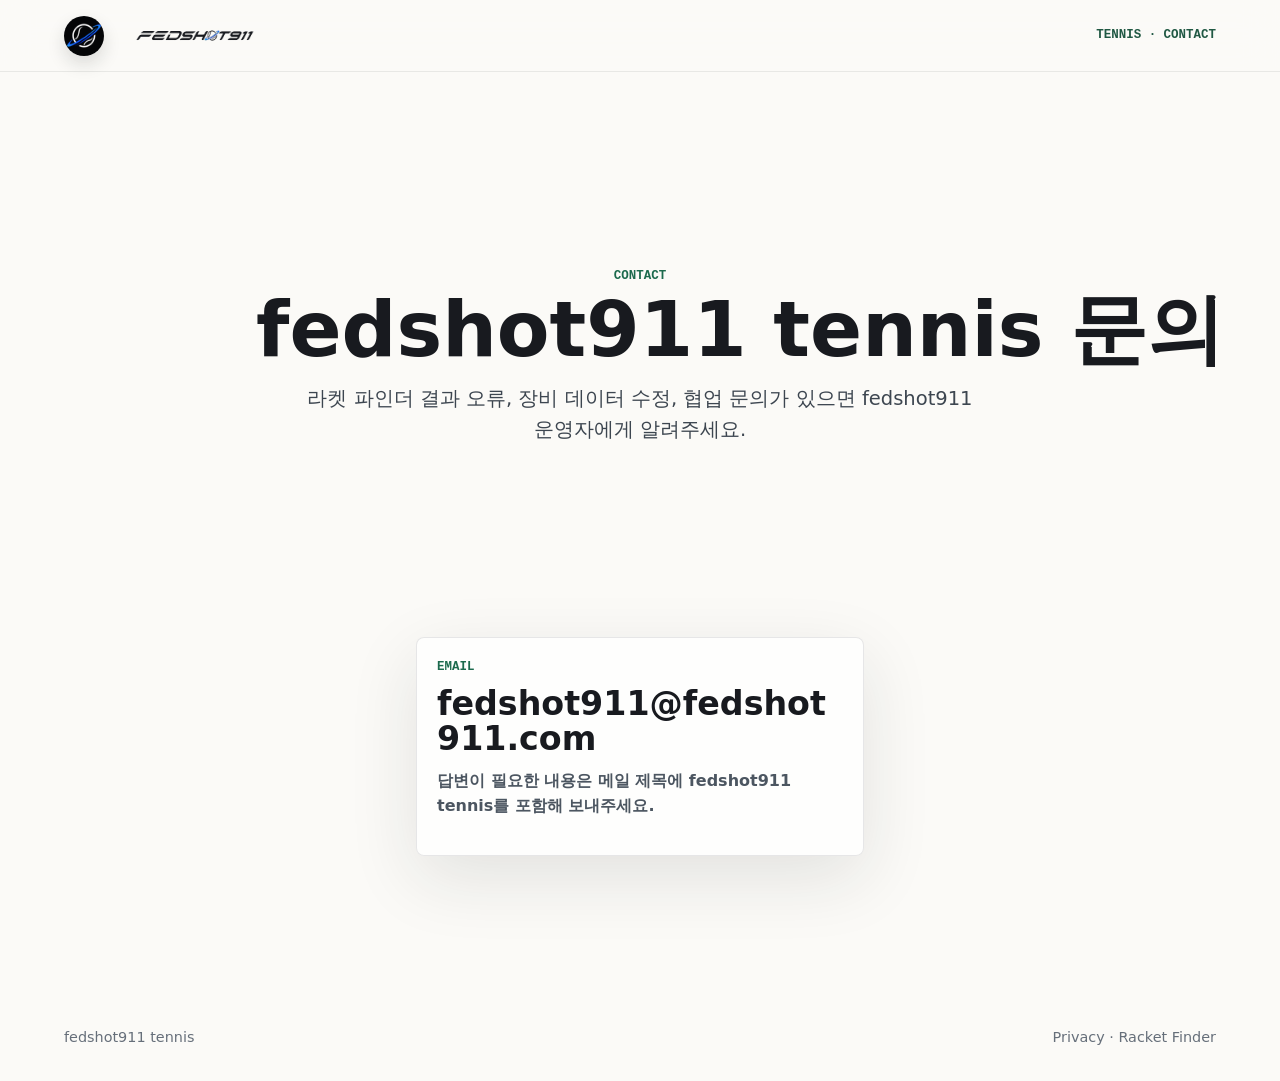
==== contact/index.html @ 3c841356 "Initial tennis site" ====
<!doctype html>
<html lang="ko">
<head>
  <meta charset="utf-8">
  <meta name="viewport" content="width=device-width, initial-scale=1">
  <title>Contact | fedshot911 tennis</title>
  <meta name="description" content="fedshot911 tennis 문의 안내입니다.">
  <link rel="icon" type="image/png" sizes="32x32" href="/favicon-32.png">
  <link rel="icon" type="image/png" sizes="16x16" href="/favicon-16.png">
  <link rel="stylesheet" href="/styles.v1.1.1.css">
  <link rel="stylesheet" href="/racket-finder/racket-finder.v1.1.6.css?260618">
</head>
<body>
  <header class="service-header">
    <a class="brand" href="/index.html" aria-label="fedshot911 tennis home">
      <img class="brand-mark" src="/assets/app-icons/v2.0.0/fedshot911-brand-mark-48-v2.0.0.png" alt="" aria-hidden="true">
      <img class="brand-wordmark" src="/assets/app-icons/v2.0.0/fedshot911-wordmark-v2.0.0.png" alt="fedshot911">
    </a>
    <span class="service-label">Tennis · Contact</span>
  </header>
  <main class="finder-shell">
    <section class="finder-hero" aria-labelledby="page-title">
      <div class="finder-copy">
        <p class="finder-kicker">Contact</p>
        <h1 id="page-title">fedshot911 tennis 문의</h1>
        <p class="finder-lead">
          라켓 파인더 결과 오류, 장비 데이터 수정, 협업 문의가 있으면 fedshot911 운영자에게 알려주세요.
        </p>
      </div>
      <div class="finder-intro-card">
        <p class="intro-label">Email</p>
        <h2>fedshot911@fedshot911.com</h2>
        <p>
          답변이 필요한 내용은 메일 제목에 fedshot911 tennis를 포함해 보내주세요.
        </p>
      </div>
    </section>
  </main>
  <footer class="site-footer">
    <span>fedshot911 tennis</span>
    <span><a href="/privacy/">Privacy</a> · <a href="/racket-finder/">Racket Finder</a></span>
  </footer>
</body>
</html>
---- styles.v1.1.1.css ----
:root {
  color-scheme: light;
  --bg: #f7f5ef;
  --ink: #181a1f;
  --muted: #666f7a;
  --line: #d9d3c5;
  --surface: #ffffff;
  --surface-2: #ede8dc;
  --green: #205843;
  --red: #a23b2a;
  --blue: #263f73;
  --gold: #a98037;
  --shadow: 0 20px 50px rgba(31, 28, 22, 0.12);
}

* {
  box-sizing: border-box;
}

html {
  scroll-behavior: smooth;
}

body {
  margin: 0;
  background:
    radial-gradient(circle at top left, rgba(32, 88, 67, 0.12), transparent 32rem),
    linear-gradient(180deg, #fbfaf7 0%, var(--bg) 44%, #f1eee7 100%);
  color: var(--ink);
  font-family: ui-sans-serif, system-ui, -apple-system, BlinkMacSystemFont, "Segoe UI", sans-serif;
  line-height: 1.6;
}

a {
  color: inherit;
}

.site-header {
  position: sticky;
  top: 0;
  z-index: 10;
  display: flex;
  align-items: center;
  justify-content: space-between;
  gap: 1rem;
  min-height: 72px;
  padding: 0 5vw;
  border-bottom: 1px solid rgba(24, 26, 31, 0.08);
  background: rgba(251, 250, 247, 0.86);
  backdrop-filter: blur(18px);
}

.service-header {
  position: sticky;
  top: 0;
  z-index: 10;
  display: flex;
  align-items: center;
  justify-content: space-between;
  gap: 1rem;
  min-height: 72px;
  padding: 0 5vw;
  border-bottom: 1px solid rgba(24, 26, 31, 0.08);
  background: rgba(251, 250, 247, 0.88);
  backdrop-filter: blur(18px);
}

.service-label {
  color: var(--green);
  font-family: ui-monospace, SFMono-Regular, Menlo, Consolas, monospace;
  font-size: 0.78rem;
  font-weight: 850;
  letter-spacing: 0;
  text-transform: uppercase;
}

.brand {
  display: inline-flex;
  align-items: center;
  gap: 0.28rem;
  text-decoration: none;
  font-weight: 750;
}

.brand-mark {
  width: 40px;
  height: 40px;
  border-radius: 50%;
  object-fit: cover;
  box-shadow: 0 8px 18px rgba(24, 26, 31, 0.14);
  flex: 0 0 auto;
}

.brand-wordmark {
  display: block;
  width: clamp(136px, 16vw, 184px);
  height: auto;
  flex: 0 0 auto;
  margin-left: -0.35rem;
}

.nav {
  display: flex;
  align-items: center;
  gap: clamp(0.75rem, 2vw, 1.5rem);
  color: var(--muted);
  font-size: 0.94rem;
}

.nav a {
  text-decoration: none;
}

.nav a.active {
  color: var(--ink);
  font-weight: 800;
}

.site-footer a {
  color: inherit;
  text-decoration: none;
}

.site-footer a:hover,
.site-footer a:focus-visible {
  color: var(--ink);
}

.private-link {
  color: var(--ink);
  font-weight: 700;
}

.hero {
  display: grid;
  grid-template-columns: minmax(0, 1fr) minmax(20rem, 34rem);
  align-items: center;
  gap: clamp(2rem, 6vw, 5rem);
  min-height: calc(100vh - 72px);
  padding: clamp(3rem, 8vw, 6rem) 5vw;
}

.domain {
  margin: 0 0 1rem;
  color: var(--green);
  font-family: ui-monospace, SFMono-Regular, Menlo, Consolas, monospace;
  font-size: 0.92rem;
}

h1,
h2,
h3,
p {
  margin-top: 0;
}

h1 {
  max-width: 12ch;
  margin-bottom: 1.4rem;
  font-size: clamp(3.2rem, 8vw, 7.4rem);
  line-height: 0.95;
  letter-spacing: 0;
}

.hero-text {
  max-width: 38rem;
  color: #3f454d;
  font-size: clamp(1.05rem, 2vw, 1.28rem);
}

.hero-actions {
  display: flex;
  flex-wrap: wrap;
  gap: 0.8rem;
  margin-top: 2rem;
}

.button {
  display: inline-flex;
  align-items: center;
  justify-content: center;
  min-height: 48px;
  padding: 0 1.2rem;
  border-radius: 999px;
  text-decoration: none;
  font-weight: 750;
}

.primary {
  background: var(--ink);
  color: #fff;
}

.secondary {
  border: 1px solid var(--line);
  background: rgba(255, 255, 255, 0.5);
}

.mood-panel {
  display: grid;
  grid-template-columns: repeat(2, minmax(0, 1fr));
  gap: 1rem;
  transform: rotate(-2deg);
}

.mood-card {
  display: flex;
  flex-direction: column;
  justify-content: space-between;
  min-height: clamp(9rem, 18vw, 15rem);
  padding: 1.2rem;
  border: 1px solid rgba(24, 26, 31, 0.1);
  border-radius: 8px;
  box-shadow: var(--shadow);
  text-decoration: none;
}

.mood-card span {
  color: rgba(255, 255, 255, 0.78);
  font-size: 0.85rem;
  font-weight: 700;
}

.mood-card strong {
  color: #fff;
  font-size: clamp(1.7rem, 4vw, 3.2rem);
  line-height: 0.95;
}

.tennis {
  background: linear-gradient(135deg, #1f5a43, #78a35d);
}

.speed {
  background: linear-gradient(135deg, #16181d, #9b3028);
}

.quiet {
  background: linear-gradient(135deg, #263f73, #8796b7);
}

.future {
  background: linear-gradient(135deg, #342c4f, #a98037);
}

.section {
  padding: clamp(4rem, 8vw, 7rem) 5vw;
  border-top: 1px solid rgba(24, 26, 31, 0.08);
}

.section-heading {
  max-width: 42rem;
  margin-bottom: 2rem;
}

h2 {
  margin-bottom: 0.4rem;
  font-size: clamp(2rem, 4vw, 4rem);
  line-height: 1;
}

.section-heading p,
.about-section p,
.private-note p {
  color: var(--muted);
}

.entry-list {
  display: grid;
  gap: 1rem;
}

.entry {
  display: grid;
  grid-template-columns: 9rem minmax(0, 1fr);
  gap: 1.25rem;
  padding: 1.4rem 0;
  border-top: 1px solid var(--line);
}

.entry time {
  color: var(--green);
  font-family: ui-monospace, SFMono-Regular, Menlo, Consolas, monospace;
  font-size: 0.9rem;
}

.entry h3 {
  margin-bottom: 0.3rem;
}

.entry p {
  margin-bottom: 0;
  color: var(--muted);
}

.page-shell {
  width: min(74rem, 90vw);
  margin: 0 auto;
  padding: clamp(4rem, 8vw, 7rem) 0;
}

.page-hero {
  max-width: 54rem;
  margin-bottom: clamp(3rem, 6vw, 5rem);
}

.page-hero h1 {
  max-width: 10ch;
}

.page-links {
  padding-top: clamp(3rem, 6vw, 5rem);
}

.route-grid {
  display: grid;
  grid-template-columns: repeat(auto-fit, minmax(13rem, 1fr));
  gap: 1rem;
}

.route-card {
  display: flex;
  flex-direction: column;
  min-height: 16rem;
  padding: 1.25rem;
  border: 1px solid var(--line);
  border-radius: 8px;
  background: rgba(255, 255, 255, 0.58);
  text-decoration: none;
}

.route-card span {
  color: var(--green);
  font-family: ui-monospace, SFMono-Regular, Menlo, Consolas, monospace;
  font-size: 0.85rem;
}

.route-card h3 {
  margin: auto 0 0.5rem;
  font-size: 1.55rem;
}

.route-card p {
  margin-bottom: 0;
  color: var(--muted);
}

.private-route {
  background: #181a1f;
  color: #fff;
}

.private-route span,
.private-route p {
  color: rgba(255, 255, 255, 0.72);
}

.split-section {
  display: grid;
  grid-template-columns: minmax(12rem, 0.75fr) minmax(0, 1.25fr);
  gap: clamp(2rem, 5vw, 5rem);
}

.sticky-heading {
  position: sticky;
  top: 104px;
  align-self: start;
}

.likes-grid {
  display: grid;
  grid-template-columns: repeat(2, minmax(0, 1fr));
  gap: 1rem;
}

.likes-grid article,
.private-note {
  min-height: 13rem;
  padding: 1.25rem;
  border: 1px solid var(--line);
  border-radius: 8px;
  background: rgba(255, 255, 255, 0.58);
}

.likes-grid span {
  color: var(--gold);
  font-family: ui-monospace, SFMono-Regular, Menlo, Consolas, monospace;
  font-size: 0.85rem;
}

.likes-grid h3 {
  margin: 1.4rem 0 0.5rem;
  font-size: 1.45rem;
}

.likes-grid h2 {
  margin: 1.4rem 0 0.5rem;
  font-size: 1.7rem;
}

.likes-grid p {
  color: var(--muted);
}

.page-grid {
  margin-bottom: 2rem;
}

.content-stack {
  display: grid;
  gap: 1rem;
}

.content-card {
  padding: 1.4rem;
  border: 1px solid var(--line);
  border-radius: 8px;
  background: rgba(255, 255, 255, 0.58);
}

.content-card h2 {
  margin-bottom: 0.8rem;
  font-size: clamp(1.7rem, 3vw, 2.6rem);
  line-height: 1.08;
}

.content-card h3 {
  margin: 1.2rem 0 0.35rem;
  font-size: 1.1rem;
}

.content-card p,
.content-card li {
  color: var(--muted);
}

.content-card p:last-child,
.content-card ul:last-child {
  margin-bottom: 0;
}

.content-card ul {
  padding-left: 1.2rem;
}

.about-section {
  display: grid;
  grid-template-columns: minmax(0, 1fr) minmax(18rem, 28rem);
  gap: 2rem;
  align-items: start;
}

.about-section > div p {
  max-width: 48rem;
  font-size: 1.2rem;
}

.private-note code {
  font-size: 0.94em;
}

.private-note a {
  font-weight: 750;
}

.about-layout {
  display: grid;
  grid-template-columns: repeat(2, minmax(0, 1fr));
  gap: 1rem;
}

.about-layout article {
  min-height: 16rem;
  padding: 1.4rem;
  border: 1px solid var(--line);
  border-radius: 8px;
  background: rgba(255, 255, 255, 0.58);
}

.about-layout p {
  color: var(--muted);
}

.site-footer {
  display: flex;
  justify-content: space-between;
  gap: 1rem;
  padding: 2rem 5vw;
  color: var(--muted);
  font-size: 0.9rem;
}

.private-page {
  min-height: 100vh;
}

.private-shell {
  width: min(64rem, 90vw);
  margin: 0 auto;
  padding: clamp(4rem, 8vw, 7rem) 0;
}

.private-shell h1 {
  max-width: 14ch;
}

.private-grid {
  display: grid;
  grid-template-columns: repeat(2, minmax(0, 1fr));
  gap: 1rem;
  margin-top: 2rem;
}

.private-card {
  padding: 1.4rem;
  border: 1px solid var(--line);
  border-radius: 8px;
  background: var(--surface);
  text-decoration: none;
}

.private-card span {
  color: var(--green);
  font-family: ui-monospace, SFMono-Regular, Menlo, Consolas, monospace;
  font-size: 0.86rem;
}

.private-card h2 {
  margin-top: 1.4rem;
  font-size: 2rem;
}

.draft-box {
  margin-top: 2rem;
  padding: 1.2rem;
  border: 1px dashed var(--green);
  border-radius: 8px;
  background: rgba(32, 88, 67, 0.08);
}

@media (max-width: 860px) {
  .site-header,
  .service-header,
  .site-footer {
    align-items: flex-start;
    flex-direction: column;
    justify-content: center;
    padding-top: 1rem;
    padding-bottom: 1rem;
  }

  .nav {
    flex-wrap: wrap;
  }

  .hero,
  .split-section,
  .about-section,
  .route-grid,
  .about-layout {
    grid-template-columns: 1fr;
  }

  .hero {
    min-height: auto;
  }

  .mood-panel {
    transform: none;
  }

  .sticky-heading {
    position: static;
  }
}

@media (max-width: 620px) {
  h1 {
    font-size: clamp(3rem, 18vw, 4.8rem);
  }

  .mood-panel,
  .likes-grid,
  .private-grid {
    grid-template-columns: 1fr;
  }

  .entry {
    grid-template-columns: 1fr;
  }
}
---- racket-finder/racket-finder.v1.1.6.css ----
.finder-shell {
  width: min(1180px, 92vw);
  margin: 0 auto;
  padding: clamp(2rem, 5vw, 4rem) 0 clamp(4rem, 7vw, 6rem);
  overflow-wrap: break-word;
  word-break: keep-all;
}

body:has(.finder-shell) {
  min-height: 100vh;
  background: #fbfaf7;
}

body.finder-result-mode:has(.finder-shell) {
  background:
    linear-gradient(180deg, #fbfaf7 0%, #f4f1eb 100%);
}

.finder-hero {
  display: grid;
  grid-template-columns: 1fr;
  grid-template-rows: minmax(0, 1fr) auto;
  min-height: min(720px, calc(100svh - clamp(4rem, 9vw, 7rem)));
  gap: clamp(1.8rem, 5vw, 3.8rem);
  align-items: center;
  margin-bottom: clamp(1.5rem, 4vw, 3rem);
}

.finder-result-mode .finder-hero {
  min-height: auto;
  grid-template-rows: auto;
  gap: 0;
  margin-bottom: clamp(1.25rem, 3vw, 2rem);
}

.finder-copy {
  align-self: center;
  justify-self: center;
  width: min(100%, 48rem);
  text-align: center;
}

.finder-result-mode .finder-copy {
  width: min(100%, 42rem);
}

.finder-kicker,
.result-label,
.racket-brand,
.player-context span,
.question-purpose,
.intro-label,
.quiz-status {
  margin: 0 0 0.45rem;
  color: #1c6a4d;
  font-family: ui-monospace, SFMono-Regular, Menlo, Consolas, monospace;
  font-size: 0.78rem;
  font-weight: 800;
  letter-spacing: 0;
  text-transform: uppercase;
}

.finder-copy h1 {
  max-width: none;
  margin-bottom: 1rem;
  font-size: clamp(2.7rem, 6vw, 5.2rem);
  white-space: nowrap;
}

.finder-result-mode .finder-copy h1 {
  margin-bottom: 0.8rem;
  font-size: clamp(2.2rem, 4.4vw, 4.15rem);
}

.finder-lead {
  max-width: 42rem;
  margin-left: auto;
  margin-right: auto;
  margin-bottom: 0;
  color: #3d4650;
  font-size: clamp(1rem, 1.7vw, 1.22rem);
}

.finder-result-mode .finder-lead {
  max-width: 36rem;
  color: #525a64;
  font-size: clamp(0.98rem, 1.45vw, 1.08rem);
}

.finder-shell:has(#quizSection:not(.is-hidden)) {
  padding-top: clamp(1.45rem, 3vw, 2.5rem);
}

.finder-shell:has(#introCard:not(.is-hidden)) {
  padding-top: clamp(1.45rem, 3vw, 2.5rem);
}

.finder-shell:has(#quizSection:not(.is-hidden)) .finder-hero {
  display: none;
}

.finder-shell:has(#introCard:not(.is-hidden)) .finder-hero {
  min-height: auto;
  grid-template-rows: auto auto;
  gap: clamp(1.25rem, 2.4vw, 2rem);
  margin-bottom: 0;
}

.finder-shell:has(#quizSection:not(.is-hidden)) .finder-copy {
  width: min(100%, 58rem);
}

.finder-shell:has(#introCard:not(.is-hidden)) .finder-copy {
  width: min(100%, 58rem);
}

.finder-shell:has(#quizSection:not(.is-hidden)) .finder-copy h1 {
  margin-bottom: 0.55rem;
  font-size: clamp(2.2rem, 4.45vw, 4.05rem);
}

.finder-shell:has(#introCard:not(.is-hidden)) .finder-copy h1 {
  margin-bottom: 0.55rem;
  font-size: clamp(2.2rem, 4.45vw, 4.05rem);
}

.finder-shell:has(#quizSection:not(.is-hidden)) .finder-lead {
  max-width: none;
  white-space: nowrap;
  font-size: clamp(0.9rem, 1.08vw, 1.03rem);
}

.finder-shell:has(#introCard:not(.is-hidden)) .finder-lead {
  max-width: none;
  white-space: nowrap;
  font-size: clamp(0.9rem, 1.08vw, 1.03rem);
}

.finder-shell:has(#quizSection:not(.is-hidden)) .quiz-layout {
  margin-top: 0;
}

.finder-intro-card,
.quiz-layout,
.result-visual,
.result-panel {
  border: 1px solid rgba(24, 26, 31, 0.1);
  border-radius: 8px;
  background: rgba(255, 255, 255, 0.76);
  box-shadow: 0 22px 70px rgba(29, 33, 38, 0.11);
}

.finder-intro-card {
  width: min(100%, 28rem);
  justify-self: center;
  align-self: end;
  padding: 1.25rem;
}

.finder-intro-card h2 {
  margin-bottom: 0.65rem;
  font-size: clamp(1.55rem, 2.6vw, 2.35rem);
  line-height: 1.08;
}

.finder-intro-card p:not(.intro-label) {
  margin-bottom: 1rem;
  color: #4c5661;
  font-weight: 700;
}

.quiz-layout {
  margin-bottom: clamp(1.5rem, 4vw, 3rem);
  padding: clamp(1rem, 3vw, 1.6rem);
  scroll-margin-top: 92px;
}

.quiz-status {
  display: flex;
  justify-content: space-between;
  gap: 1rem;
  margin-bottom: 0.8rem;
}

.progress-track {
  height: 10px;
  margin-bottom: clamp(1.1rem, 3vw, 1.6rem);
  border-radius: 999px;
  background: #e2e6dd;
  overflow: hidden;
}

.progress-fill {
  width: 0%;
  height: 100%;
  border-radius: inherit;
  background: #181a1f;
  transition: width 180ms ease;
}

.question-panel h2 {
  margin-bottom: 1rem;
  font-size: clamp(1.8rem, 4vw, 3.6rem);
  line-height: 1.08;
}

.answer-grid {
  display: grid;
  grid-template-columns: repeat(2, minmax(0, 1fr));
  gap: 0.7rem;
}

.answer-button {
  min-height: 82px;
  padding: 1rem;
  border: 1px solid rgba(24, 26, 31, 0.13);
  border-radius: 8px;
  background: #fff;
  color: #181a1f;
  font: inherit;
  font-weight: 850;
  line-height: 1.35;
  text-align: left;
  cursor: pointer;
}

.answer-button:hover,
.answer-button:focus-visible {
  border-color: #181a1f;
  outline: none;
}

.answer-button.active {
  border-color: #181a1f;
  background: #181a1f;
  color: #fff;
}

.quiz-actions {
  display: flex;
  justify-content: space-between;
  gap: 0.7rem;
  margin-top: 1rem;
}

.result-layout {
  display: grid;
  grid-template-columns: minmax(20rem, 0.92fr) minmax(0, 1.08fr);
  gap: clamp(1.1rem, 3.4vw, 2.4rem);
  align-items: start;
}

.result-visual,
.result-panel {
  overflow: hidden;
}

.result-visual {
  display: grid;
  place-items: center;
  min-height: 620px;
  background: #f8f7f2;
}

.result-visual img {
  width: 100%;
  height: 100%;
  max-height: 820px;
  object-fit: cover;
  object-position: top center;
}

.result-panel {
  padding: clamp(1.1rem, 3vw, 2rem);
  background: rgba(255, 255, 255, 0.88);
}

.result-panel h2 {
  margin-bottom: 0.65rem;
  font-size: clamp(2rem, 3.1vw, 3.35rem);
  white-space: nowrap;
}

.result-summary {
  margin-bottom: 1.25rem;
  color: #424b55;
  font-size: 1.08rem;
  font-weight: 700;
}

.racket-card {
  display: grid;
  grid-template-columns: minmax(8rem, 13.5rem) minmax(0, 1fr);
  gap: clamp(1rem, 2.4vw, 1.4rem);
  align-items: center;
  margin-bottom: 1rem;
  padding: clamp(0.9rem, 2vw, 1.15rem);
  border: 1px solid #d8ddd5;
  border-radius: 8px;
  background: linear-gradient(135deg, #ffffff 0%, #f8f7f2 100%);
}

.racket-card img {
  width: 100%;
  aspect-ratio: 3 / 4;
  object-fit: contain;
  border-radius: 6px;
  background: #fbfaf7;
}

.racket-card h3 {
  margin-bottom: 0.45rem;
  font-size: clamp(1.45rem, 2.15vw, 2rem);
  line-height: 1.05;
  white-space: nowrap;
}

.racket-card p:last-child {
  margin-bottom: 0;
  color: #525b66;
}

.spec-grid {
  display: grid;
  grid-template-columns: repeat(2, minmax(0, 1fr));
  gap: 0.7rem;
  margin: 0 0 1rem;
}

.spec-grid div,
.player-context {
  padding: 0.9rem;
  border: 1px solid #d8ddd5;
  border-radius: 8px;
  background: rgba(255, 255, 255, 0.82);
}

.spec-grid dt {
  color: #68727d;
  font-size: 0.82rem;
  font-weight: 800;
}

.spec-grid dd {
  margin: 0.25rem 0 0;
  color: #20252b;
  font-weight: 750;
}

.player-context {
  margin-bottom: 1rem;
}

.player-context strong {
  display: block;
  margin-bottom: 0.35rem;
  font-size: 1.1rem;
}

.player-context p {
  margin-bottom: 0;
  color: #626b76;
  font-size: 0.94rem;
}

.result-actions {
  display: flex;
  flex-wrap: wrap;
  gap: 0.7rem;
}

.finder-guide-grid {
  display: grid;
  grid-template-columns: repeat(3, minmax(0, 1fr));
  gap: 0.8rem;
  margin-top: clamp(1.5rem, 4vw, 3rem);
}

.finder-guide-grid article {
  min-height: 15rem;
  padding: 1.15rem;
  border: 1px solid rgba(24, 26, 31, 0.1);
  border-radius: 8px;
  background: rgba(255, 255, 255, 0.72);
}

.guide-label {
  margin: 0 0 0.5rem;
  color: #1c6a4d;
  font-family: ui-monospace, SFMono-Regular, Menlo, Consolas, monospace;
  font-size: 0.78rem;
  font-weight: 850;
  text-transform: uppercase;
}

.finder-guide-grid h2 {
  margin-bottom: 0.75rem;
  font-size: clamp(1.45rem, 2.4vw, 2.15rem);
  line-height: 1.08;
}

.finder-guide-grid p:last-child {
  margin-bottom: 0;
  color: #4c5661;
}

.finder-button {
  min-height: 48px;
  padding: 0 1rem;
  border: 1px solid #181a1f;
  border-radius: 999px;
  font: inherit;
  font-weight: 850;
}

.primary-action {
  background: #181a1f;
  color: #fff;
  cursor: pointer;
}

.primary-action:disabled {
  cursor: not-allowed;
  opacity: 0.45;
}

.secondary-action {
  background: #fff;
  color: #181a1f;
  cursor: pointer;
}

.kakao-action {
  border-color: #fee500;
  background: #fee500;
  color: #181600;
  cursor: pointer;
}

.secondary-action:disabled {
  cursor: not-allowed;
  opacity: 0.42;
}

.kakao-action:disabled {
  cursor: not-allowed;
  opacity: 0.48;
}

.load-error {
  padding: 1rem;
  border: 1px solid #a23b2a;
  border-radius: 8px;
  background: #fff7f4;
  color: #7c2f22;
  font-weight: 800;
}

.is-hidden {
  display: none !important;
}

@media (max-width: 920px) {
  .finder-hero,
  .result-layout,
  .finder-guide-grid {
    grid-template-columns: 1fr;
  }

  .finder-hero {
    min-height: auto;
    grid-template-rows: auto auto;
  }

  .finder-result-mode .finder-hero {
    grid-template-rows: auto;
  }

  .result-visual {
    min-height: auto;
  }

  .result-visual img {
    max-height: 620px;
  }
}

@media (max-width: 620px) {
  .finder-copy h1 {
    font-size: clamp(1.85rem, 8.4vw, 3.6rem);
    white-space: nowrap;
  }

  .answer-grid,
  .racket-card,
  .spec-grid {
    grid-template-columns: 1fr;
  }

  .finder-result-mode .finder-copy h1 {
    font-size: clamp(1.95rem, 9vw, 3rem);
  }

  .finder-result-mode .finder-lead {
    max-width: 21rem;
  }

  .finder-shell:has(#quizSection:not(.is-hidden)) .finder-lead {
    max-width: 21rem;
    white-space: normal;
  }

  .finder-shell:has(#introCard:not(.is-hidden)) .finder-lead {
    max-width: 21rem;
    white-space: normal;
  }

  .result-panel h2,
  .racket-card h3 {
    white-space: normal;
  }

  .quiz-status {
    align-items: flex-start;
    flex-direction: column;
    gap: 0.1rem;
  }

  .quiz-actions {
    flex-direction: column;
  }
}
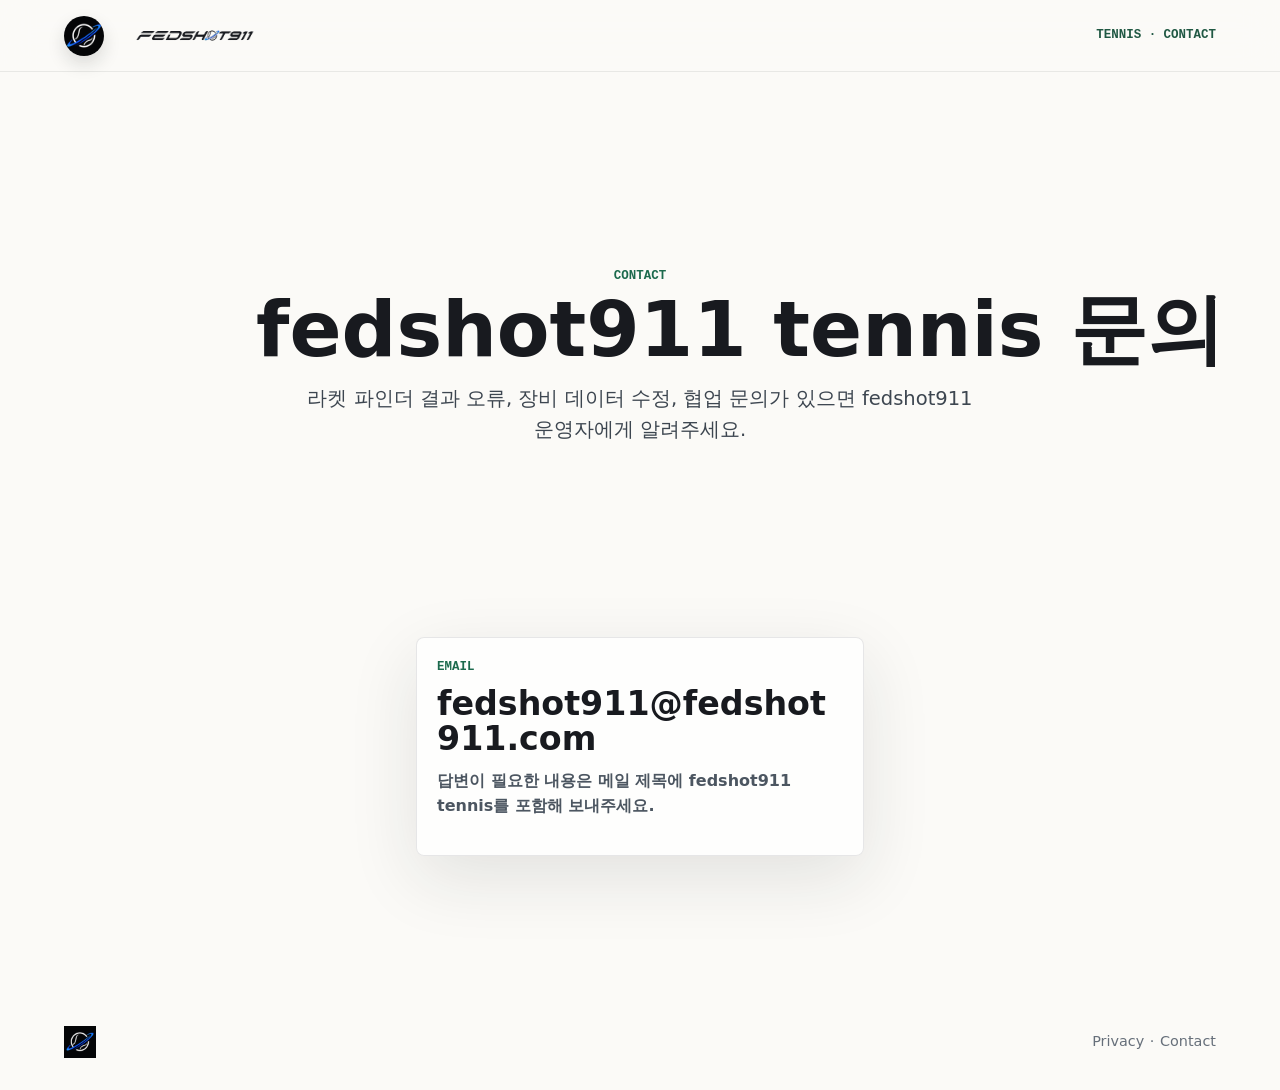
==== commit 55a2d161: "Unify tennis page footers" ====
--- a/contact/index.html
+++ b/contact/index.html
@@ -7,7 +7,7 @@
   <meta name="description" content="fedshot911 tennis 문의 안내입니다.">
   <link rel="icon" type="image/png" sizes="32x32" href="/favicon-32.png">
   <link rel="icon" type="image/png" sizes="16x16" href="/favicon-16.png">
-  <link rel="stylesheet" href="/styles.v1.1.1.css">
+  <link rel="stylesheet" href="/styles.v1.1.1.css?2606220843">
   <link rel="stylesheet" href="/racket-finder/racket-finder.v1.1.6.css?260618">
 </head>
 <body>
@@ -37,8 +37,14 @@
     </section>
   </main>
   <footer class="site-footer">
-    <span>fedshot911 tennis</span>
-    <span><a href="/privacy/">Privacy</a> · <a href="/racket-finder/">Racket Finder</a></span>
+    <a class="site-footer-brand" href="/" aria-label="fedshot911 tennis home">
+      <img src="/assets/app-icons/v2.0.0/fedshot911-brand-mark-48-v2.0.0.png" alt="" aria-hidden="true">
+    </a>
+    <nav class="site-footer-links" aria-label="Footer">
+      <a href="/privacy/">Privacy</a>
+      <span aria-hidden="true">·</span>
+      <a href="/contact/">Contact</a>
+    </nav>
   </footer>
 </body>
 </html>
--- a/styles.v1.1.1.css
+++ b/styles.v1.1.1.css
@@ -11,10 +11,17 @@
   --blue: #263f73;
   --gold: #a98037;
   --shadow: 0 20px 50px rgba(31, 28, 22, 0.12);
+  --tennis-ball-cursor: url("/assets/cursors/tennis-ball-cursor-v1.0.0_260621.png") 16 16;
 }
 
 * {
   box-sizing: border-box;
+}
+
+html,
+body,
+body * {
+  cursor: var(--tennis-ball-cursor), auto !important;
 }
 
 html {
@@ -483,11 +490,32 @@
 
 .site-footer {
   display: flex;
+  align-items: center;
   justify-content: space-between;
   gap: 1rem;
   padding: 2rem 5vw;
   color: var(--muted);
   font-size: 0.9rem;
+}
+
+.site-footer-brand {
+  display: inline-flex;
+  flex: 0 0 auto;
+}
+
+.site-footer-brand img {
+  display: block;
+  width: 2rem;
+  height: 2rem;
+  object-fit: contain;
+}
+
+.site-footer-links {
+  display: flex;
+  align-items: center;
+  justify-content: flex-end;
+  gap: 0.35rem;
+  flex-wrap: wrap;
 }
 
 .private-page {
@@ -540,8 +568,7 @@
 
 @media (max-width: 860px) {
   .site-header,
-  .service-header,
-  .site-footer {
+  .service-header {
     align-items: flex-start;
     flex-direction: column;
     justify-content: center;
@@ -589,3 +616,969 @@
     grid-template-columns: 1fr;
   }
 }
+
+.tennis-home-page {
+  --tennis-bg: #fbfff1;
+  --tennis-ink: #101414;
+  --tennis-muted: #53605c;
+  --tennis-green: #0f6f43;
+  --tennis-lime: #cfff3f;
+  --tennis-yellow: #ffdd37;
+  --tennis-blue: #33a7d8;
+  --tennis-purple: #6156d9;
+  --tennis-line: rgba(16, 20, 20, 0.16);
+  background:
+    linear-gradient(90deg, rgba(15, 111, 67, 0.055) 1px, transparent 1px),
+    linear-gradient(180deg, #ffffff 0%, var(--tennis-bg) 50%, #ffffff 100%);
+  background-size: 72px 72px, auto;
+  color: var(--tennis-ink);
+}
+
+.tennis-home-root,
+.tennis-home-page,
+.tennis-home-page * {
+  cursor: var(--tennis-ball-cursor), auto;
+}
+
+.tennis-header {
+  min-height: 76px;
+  background: rgba(255, 255, 255, 0.86);
+}
+
+.mobile-menu-toggle {
+  display: none;
+  align-items: center;
+  justify-content: center;
+  width: 2.9rem;
+  height: 2.9rem;
+  border: 1px solid rgba(16, 20, 20, 0.14);
+  border-radius: 999px;
+  background: #fff;
+  color: var(--tennis-ink);
+  box-shadow: 0 10px 24px rgba(16, 20, 20, 0.08);
+}
+
+.mobile-menu-toggle span {
+  position: absolute;
+  width: 1.15rem;
+  height: 2px;
+  border-radius: 999px;
+  background: currentColor;
+  transition:
+    transform 180ms ease,
+    opacity 180ms ease;
+}
+
+.mobile-menu-toggle span:nth-child(1) {
+  transform: translateY(-0.36rem);
+}
+
+.mobile-menu-toggle span:nth-child(3) {
+  transform: translateY(0.36rem);
+}
+
+.tennis-header.is-menu-open .mobile-menu-toggle span:nth-child(1) {
+  transform: rotate(45deg);
+}
+
+.tennis-header.is-menu-open .mobile-menu-toggle span:nth-child(2) {
+  opacity: 0;
+}
+
+.tennis-header.is-menu-open .mobile-menu-toggle span:nth-child(3) {
+  transform: rotate(-45deg);
+}
+
+.tennis-nav {
+  display: flex;
+  align-items: center;
+  gap: clamp(1rem, 2.2vw, 1.8rem);
+  color: var(--tennis-muted);
+  font-size: 0.92rem;
+  font-weight: 750;
+}
+
+.tennis-nav a {
+  text-decoration: none;
+}
+
+.tennis-nav a:hover,
+.tennis-nav a:focus-visible,
+.gnb-menu:hover summary,
+.gnb-menu:focus-within summary,
+.gnb-menu[open] summary {
+  color: var(--tennis-ink);
+}
+
+.gnb-menu {
+  position: relative;
+}
+
+.gnb-menu summary {
+  display: inline-flex;
+  align-items: center;
+  gap: 0.35rem;
+  min-height: 42px;
+  cursor: var(--tennis-ball-cursor), pointer;
+  list-style: none;
+}
+
+.gnb-menu summary::-webkit-details-marker {
+  display: none;
+}
+
+.gnb-menu summary::after {
+  content: "";
+  width: 0.42rem;
+  height: 0.42rem;
+  border-right: 2px solid currentColor;
+  border-bottom: 2px solid currentColor;
+  transform: rotate(45deg) translateY(-0.12rem);
+  transition: transform 160ms ease;
+}
+
+.gnb-menu[open] summary::after {
+  transform: rotate(225deg) translate(-0.05rem, -0.05rem);
+}
+
+.gnb-panel {
+  position: absolute;
+  top: calc(100% + 0.55rem);
+  left: 50%;
+  z-index: 20;
+  display: grid;
+  min-width: 12rem;
+  padding: 0.45rem;
+  border: 1px solid rgba(16, 20, 20, 0.12);
+  border-radius: 8px;
+  background: rgba(255, 255, 255, 0.96);
+  box-shadow: 0 18px 44px rgba(16, 20, 20, 0.14);
+  transform: translateX(-50%);
+}
+
+.gnb-panel a {
+  display: flex;
+  align-items: center;
+  min-height: 40px;
+  padding: 0 0.85rem;
+  border-radius: 6px;
+  color: var(--tennis-muted);
+  white-space: nowrap;
+}
+
+.gnb-panel a:hover,
+.gnb-panel a:focus-visible {
+  background: rgba(15, 111, 67, 0.08);
+}
+
+.gnb-direct-link {
+  display: inline-flex;
+  align-items: center;
+  min-height: 42px;
+}
+
+@media (hover: hover) and (pointer: fine) and (min-width: 701px) {
+  .gnb-menu::after {
+    content: "";
+    position: absolute;
+    top: 100%;
+    left: -0.75rem;
+    width: calc(100% + 1.5rem);
+    height: 0.8rem;
+  }
+
+  .gnb-menu:not([open]) > .gnb-panel {
+    display: grid;
+    opacity: 0;
+    pointer-events: none;
+    transform: translate(-50%, -0.12rem);
+    visibility: hidden;
+  }
+
+  .gnb-menu:hover > .gnb-panel,
+  .gnb-menu:focus-within > .gnb-panel,
+  .gnb-menu[open] > .gnb-panel {
+    opacity: 1;
+    pointer-events: auto;
+    transform: translateX(-50%);
+    visibility: visible;
+  }
+
+  .gnb-panel {
+    transition:
+      opacity 140ms ease,
+      transform 140ms ease,
+      visibility 140ms ease;
+  }
+}
+
+.tennis-home {
+  overflow: hidden;
+}
+
+.top-service-showcase {
+  min-height: calc(100svh - 76px);
+  padding: clamp(2.4rem, 4.8vw, 4.4rem) 0 clamp(2.8rem, 5.8vw, 5rem);
+  border-bottom: 1px solid var(--tennis-line);
+}
+
+.showcase-heading {
+  width: min(74rem, 90vw);
+  margin: 0 auto clamp(1.5rem, 3vw, 2.6rem);
+  text-align: center;
+}
+
+.showcase-heading h1 {
+  max-width: none;
+  margin-bottom: 0.75rem;
+  color: var(--tennis-ink);
+  font-size: clamp(4.2rem, 7.4vw, 8.8rem);
+  line-height: 0.92;
+}
+
+.showcase-heading p {
+  max-width: 43rem;
+  margin: 0 auto;
+  color: var(--tennis-muted);
+  font-size: clamp(1rem, 1.5vw, 1.22rem);
+  font-weight: 700;
+}
+
+.tennis-ecosystem {
+  width: min(90rem, 90vw);
+  margin: 0 auto;
+  padding: clamp(4rem, 8vw, 7rem) 0 clamp(3rem, 6vw, 5rem);
+}
+
+.ecosystem-intro {
+  display: grid;
+  grid-template-columns: minmax(0, 1.3fr) minmax(18rem, 0.7fr);
+  gap: clamp(2rem, 6vw, 6rem);
+  align-items: end;
+  margin-bottom: clamp(2.5rem, 5vw, 4.5rem);
+}
+
+.ecosystem-intro h2 {
+  max-width: 12ch;
+  margin: 0;
+  color: var(--tennis-ink);
+  font-size: clamp(3.6rem, 7vw, 7.8rem);
+  line-height: 0.9;
+}
+
+.ecosystem-intro-copy {
+  max-width: 31rem;
+}
+
+.ecosystem-intro-copy p {
+  margin: 0;
+  color: var(--tennis-muted);
+  font-size: clamp(1rem, 1.4vw, 1.2rem);
+  font-weight: 700;
+  line-height: 1.55;
+  word-break: keep-all;
+}
+
+.ecosystem-legend {
+  display: flex;
+  flex-wrap: wrap;
+  gap: 0.55rem 1rem;
+  margin-top: 1.5rem;
+  color: var(--tennis-muted);
+  font-size: 0.78rem;
+  font-weight: 900;
+  text-transform: uppercase;
+}
+
+.ecosystem-legend span,
+.ecosystem-status {
+  display: inline-flex;
+  align-items: center;
+  gap: 0.42rem;
+}
+
+.ecosystem-dot {
+  flex: 0 0 auto;
+  width: 0.62rem;
+  height: 0.62rem;
+  border-radius: 50%;
+}
+
+.ecosystem-dot.available {
+  background: var(--tennis-green);
+}
+
+.ecosystem-dot.exploring {
+  background: var(--tennis-purple);
+}
+
+.ecosystem-lanes {
+  border-top: 2px solid var(--tennis-ink);
+}
+
+.ecosystem-lane {
+  display: grid;
+  grid-template-columns: minmax(14rem, 0.3fr) minmax(0, 0.7fr);
+  min-height: 14rem;
+  border-bottom: 1px solid var(--tennis-line);
+}
+
+.ecosystem-lane-label {
+  display: flex;
+  flex-direction: column;
+  justify-content: space-between;
+  padding: clamp(1.1rem, 2.2vw, 1.5rem);
+  border-right: 1px solid var(--tennis-line);
+}
+
+.ecosystem-lane-label > span {
+  font-family: ui-monospace, SFMono-Regular, Menlo, Consolas, monospace;
+  font-size: 0.78rem;
+  font-weight: 950;
+  text-transform: uppercase;
+}
+
+.ecosystem-lane-label h3 {
+  margin: auto 0 0;
+  font-size: clamp(2.2rem, 4vw, 4.8rem);
+  line-height: 0.9;
+}
+
+.ecosystem-lane.find .ecosystem-lane-label {
+  background: var(--tennis-lime);
+}
+
+.ecosystem-lane.learn .ecosystem-lane-label {
+  background: var(--tennis-purple);
+  color: #fff;
+}
+
+.ecosystem-lane.connect .ecosystem-lane-label {
+  background: var(--tennis-blue);
+}
+
+.ecosystem-service-list {
+  display: grid;
+  background: rgba(255, 255, 255, 0.74);
+}
+
+.ecosystem-service-list.two-columns {
+  grid-template-columns: repeat(2, minmax(0, 1fr));
+}
+
+.ecosystem-service-list.three-columns {
+  grid-template-columns: repeat(3, minmax(0, 1fr));
+}
+
+.ecosystem-service-list.four-columns {
+  grid-template-columns: repeat(4, minmax(0, 1fr));
+}
+
+.ecosystem-service {
+  display: flex;
+  min-width: 0;
+  flex-direction: column;
+  justify-content: space-between;
+  gap: 1rem;
+  padding: clamp(1rem, 2.2vw, 1.5rem);
+  border-right: 1px solid var(--tennis-line);
+}
+
+.ecosystem-service:last-child {
+  border-right: 0;
+}
+
+.ecosystem-status {
+  color: var(--tennis-muted);
+  font-family: ui-monospace, SFMono-Regular, Menlo, Consolas, monospace;
+  font-size: 0.72rem;
+  font-weight: 950;
+  text-transform: uppercase;
+}
+
+.ecosystem-service h4 {
+  margin: auto 0 0;
+  color: var(--tennis-ink);
+  font-size: clamp(1.55rem, 2.8vw, 3.2rem);
+  line-height: 0.95;
+}
+
+.ecosystem-service p {
+  min-height: 3em;
+  margin: 0;
+  color: var(--tennis-muted);
+  font-size: 0.9rem;
+  font-weight: 650;
+  line-height: 1.45;
+  word-break: keep-all;
+}
+
+.ecosystem-service small {
+  color: var(--tennis-muted);
+  font-size: 0.78rem;
+  font-weight: 850;
+}
+
+.ecosystem-service a {
+  display: inline-flex;
+  align-items: center;
+  align-self: flex-start;
+  justify-content: center;
+  min-height: 42px;
+  padding: 0 0.9rem;
+  border-radius: 999px;
+  background: var(--tennis-ink);
+  color: #fff;
+  font-size: 0.82rem;
+  font-weight: 900;
+  text-decoration: none;
+}
+
+.ecosystem-service a:hover,
+.ecosystem-service a:focus-visible {
+  background: var(--tennis-green);
+}
+
+.service-carousel {
+  width: 100vw;
+  margin-left: calc((min(90rem, 90vw) - 100vw) / 2);
+  padding: clamp(0.3rem, 1vw, 0.8rem) 0 clamp(0.4rem, 1.4vw, 1rem);
+  overflow: hidden;
+  perspective: 1400px;
+  -webkit-mask-image: linear-gradient(90deg, transparent 0%, #000 9%, #000 91%, transparent 100%);
+  mask-image: linear-gradient(90deg, transparent 0%, #000 9%, #000 91%, transparent 100%);
+}
+
+.hero-carousel {
+  margin-left: 0;
+}
+
+.service-carousel-track {
+  display: flex;
+  align-items: center;
+  gap: clamp(1rem, 2vw, 1.4rem);
+  width: 100%;
+  box-sizing: border-box;
+  min-height: clamp(31rem, 42vw, 43rem);
+  padding: clamp(2rem, 4vw, 4rem) max(7vw, calc((100vw - 82rem) / 2));
+  overflow-x: auto;
+  overflow-y: visible;
+  scroll-padding-inline: max(7vw, calc((100vw - 82rem) / 2));
+  scroll-snap-type: x mandatory;
+  scrollbar-width: none;
+  transform-style: preserve-3d;
+}
+
+.service-carousel-track::-webkit-scrollbar {
+  display: none;
+}
+
+.service-carousel-track.is-dragging {
+  scroll-snap-type: none;
+  user-select: none;
+}
+
+.service-slide {
+  position: relative;
+  display: flex;
+  flex: 0 0 clamp(18rem, 32vw, 35rem);
+  flex-direction: column;
+  justify-content: space-between;
+  min-height: clamp(22rem, 34vw, 31rem);
+  padding: clamp(1.1rem, 2.4vw, 1.7rem);
+  border: 1px solid rgba(16, 20, 20, 0.16);
+  border-radius: 8px;
+  background: #fff;
+  color: var(--tennis-ink);
+  text-decoration: none;
+  scroll-snap-align: center;
+  box-shadow: 0 18px 50px rgba(16, 20, 20, 0.09);
+  transform-origin: center bottom;
+  transition:
+    transform 360ms ease,
+    opacity 360ms ease,
+    box-shadow 360ms ease;
+  -webkit-user-drag: none;
+}
+
+.hero-carousel .service-slide {
+  flex-basis: clamp(23rem, 35vw, 41rem);
+  min-height: clamp(26rem, 35vw, 34rem);
+}
+
+.service-slide::before {
+  content: "";
+  position: absolute;
+  inset: 1rem;
+  border: 2px solid rgba(255, 255, 255, 0.34);
+  border-radius: 6px;
+  pointer-events: none;
+}
+
+.service-slide span {
+  position: relative;
+  z-index: 1;
+  color: currentColor;
+  font-family: ui-monospace, SFMono-Regular, Menlo, Consolas, monospace;
+  font-size: 0.8rem;
+  font-weight: 950;
+  text-transform: uppercase;
+  opacity: 0.72;
+}
+
+.service-slide h3 {
+  position: relative;
+  z-index: 1;
+  max-width: 10ch;
+  margin: auto 0 0.8rem;
+  font-size: clamp(2.6rem, 5.4vw, 5.8rem);
+  line-height: 0.88;
+}
+
+.service-slide p {
+  position: relative;
+  z-index: 1;
+  max-width: 24rem;
+  margin: 0;
+  color: currentColor;
+  font-size: clamp(1rem, 1.35vw, 1.16rem);
+  font-weight: 700;
+  line-height: 1.45;
+  opacity: 0.78;
+}
+
+.service-slide strong {
+  position: relative;
+  z-index: 1;
+  display: inline-flex;
+  align-self: flex-start;
+  justify-content: center;
+  margin-top: 1.4rem;
+  padding: 0.72rem 1rem;
+  border-radius: 999px;
+  background: rgba(255, 255, 255, 0.78);
+  color: var(--tennis-ink);
+  font-size: 0.9rem;
+  font-weight: 950;
+}
+
+.service-slide.active {
+  background:
+    radial-gradient(circle at 78% 18%, rgba(255, 221, 55, 0.9), transparent 11rem),
+    linear-gradient(135deg, var(--tennis-lime), #8edf7f 52%, #49b6dc);
+  border-color: var(--tennis-ink);
+  transform: translateY(-0.8rem) rotate(-3deg);
+}
+
+.service-slide.shoes {
+  background: #171d1a;
+  color: #fff;
+  transform: translateY(0.7rem) rotate(2.6deg);
+}
+
+.service-slide.player {
+  background: var(--tennis-purple);
+  color: #fff;
+  transform: translateY(-0.2rem) rotate(-1.5deg);
+}
+
+.service-slide.string {
+  background: var(--tennis-blue);
+  color: #fff;
+  transform: translateY(0.55rem) rotate(2deg);
+}
+
+.service-slide.partner {
+  background: #f2d35d;
+  color: #171d1a;
+  transform: translateY(-0.55rem) rotate(-2.4deg);
+}
+
+.service-slide.rival {
+  background: #d2c792;
+  color: #171d1a;
+}
+
+.service-slide.teaser {
+  background: #d2c792;
+  color: #171d1a;
+  opacity: 0.55;
+}
+
+.service-slide.teaser.left {
+  margin-left: -8rem;
+  transform: translateY(1rem) rotate(3.5deg);
+}
+
+.service-slide.teaser.right {
+  margin-right: -8rem;
+  transform: translateY(1rem) rotate(-3.5deg);
+}
+
+.service-slide.is-current {
+  z-index: 4;
+  box-shadow: none;
+  transform: translateY(-1.45rem) rotate(-2.2deg) scale(1.035);
+}
+
+.service-slide.active.is-current {
+  transform: translateY(-1.45rem) rotate(-2.2deg) scale(1.035);
+}
+
+.service-slide.shoes.is-current,
+.service-slide.player.is-current,
+.service-slide.string.is-current,
+.service-slide.partner.is-current,
+.service-slide.rival.is-current {
+  transform: translateY(-1.45rem) rotate(-1deg) scale(1.035);
+}
+
+.showcase-controls {
+  display: flex;
+  align-items: center;
+  justify-content: center;
+  gap: 0.7rem;
+  width: min(90rem, 90vw);
+  margin: clamp(-0.5rem, -0.4vw, 0rem) auto 0;
+}
+
+.showcase-control-button {
+  display: inline-flex;
+  align-items: center;
+  justify-content: center;
+  width: 2.75rem;
+  height: 2.75rem;
+  border: 1px solid rgba(16, 20, 20, 0.22);
+  border-radius: 999px;
+  background: #fff;
+  color: var(--tennis-ink);
+  font-size: 1.2rem;
+  font-weight: 900;
+  cursor: var(--tennis-ball-cursor), pointer;
+  box-shadow: 0 10px 24px rgba(16, 20, 20, 0.08);
+}
+
+.showcase-control-button svg {
+  width: 1.25rem;
+  height: 1.25rem;
+  fill: none;
+  stroke: currentColor;
+  stroke-linecap: round;
+  stroke-linejoin: round;
+  stroke-width: 2.4;
+}
+
+.showcase-control-button:hover,
+.showcase-control-button:focus-visible {
+  background: var(--tennis-ink);
+  color: #fff;
+}
+
+.showcase-status {
+  min-width: 11rem;
+  padding: 0.65rem 0.95rem;
+  border: 1px solid rgba(16, 20, 20, 0.14);
+  border-radius: 999px;
+  background: rgba(255, 255, 255, 0.82);
+  color: var(--tennis-muted);
+  font-size: 0.86rem;
+  font-weight: 900;
+  text-align: center;
+}
+
+@media (max-width: 980px) {
+  .tennis-header {
+    align-items: flex-start;
+  }
+
+  .tennis-nav {
+    order: 3;
+    width: 100%;
+    flex-wrap: wrap;
+  }
+
+  .gnb-panel {
+    left: 0;
+    transform: none;
+  }
+
+  .service-carousel {
+    width: 100%;
+    margin-left: 0;
+    overflow: visible;
+  }
+
+  .service-carousel-track {
+    margin: 0 -5vw;
+    padding-left: 5vw;
+    padding-right: 5vw;
+  }
+}
+
+@media (max-width: 700px) {
+  .tennis-header {
+    display: grid;
+    grid-template-columns: minmax(0, 1fr) auto;
+    align-items: center;
+    gap: 0.8rem;
+    min-height: 70px;
+    padding: 0.85rem 5vw;
+  }
+
+  .tennis-header .brand {
+    min-width: 0;
+  }
+
+  .tennis-header .brand-mark {
+    width: 44px;
+    height: 44px;
+  }
+
+  .tennis-header .brand-wordmark {
+    width: min(43vw, 148px);
+  }
+
+  .mobile-menu-toggle {
+    position: relative;
+    display: inline-flex;
+    grid-column: 2;
+    grid-row: 1;
+  }
+
+  .tennis-nav {
+    grid-column: 1 / -1;
+    display: grid;
+    width: 100%;
+    gap: 0.55rem;
+    padding: 0.5rem 0 0.35rem;
+  }
+
+  .tennis-nav[hidden] {
+    display: none;
+  }
+
+  .tennis-nav a:hover,
+  .tennis-nav a:focus-visible,
+  .gnb-menu:hover summary,
+  .gnb-menu:focus-within summary,
+  .gnb-menu[open] summary {
+    color: var(--tennis-ink);
+  }
+
+  .top-service-showcase {
+    min-height: auto;
+    padding: 1.8rem 0 2.4rem;
+  }
+
+  .gnb-menu {
+    width: 100%;
+    min-width: 0;
+  }
+
+  .gnb-direct-link {
+    width: 100%;
+    min-width: 0;
+  }
+
+  .gnb-menu summary,
+  .gnb-direct-link {
+    min-height: 46px;
+    padding: 0 0.75rem;
+    border: 1px solid rgba(16, 20, 20, 0.1);
+    border-radius: 8px;
+    background: rgba(255, 255, 255, 0.84);
+    font-size: 1.02rem;
+    font-weight: 900;
+  }
+
+  .gnb-menu summary {
+    justify-content: space-between;
+  }
+
+  .gnb-panel {
+    position: static;
+    width: 100%;
+    min-width: 0;
+    margin-top: 0.45rem;
+    padding: 0.45rem;
+    border-radius: 8px;
+    box-shadow: none;
+    transform: none;
+  }
+
+  .gnb-panel a {
+    min-height: 42px;
+  }
+
+  .gnb-panel a {
+    white-space: normal;
+  }
+
+  .gnb-menu:not([open]) > .gnb-panel {
+    display: none;
+  }
+
+  .gnb-menu[open] > .gnb-panel,
+  .gnb-menu:hover > .gnb-panel,
+  .gnb-menu:focus-within > .gnb-panel {
+    display: grid;
+    opacity: 1;
+    pointer-events: auto;
+    transform: none;
+    visibility: visible;
+  }
+
+  .showcase-heading {
+    text-align: left;
+  }
+
+  .showcase-heading h1 {
+    max-width: 9.4ch;
+    font-size: clamp(2.8rem, 9vw, 4rem);
+    line-height: 0.95;
+  }
+
+  .showcase-heading p {
+    max-width: 24rem;
+    margin-left: 0;
+    font-size: 0.92rem;
+    line-height: 1.55;
+    word-break: keep-all;
+  }
+
+  .service-carousel-track {
+    align-items: stretch;
+    min-height: 25rem;
+    padding-top: 2rem;
+    padding-bottom: 1rem;
+    scroll-padding-inline: 5vw;
+  }
+
+  .service-slide,
+  .service-slide.active,
+  .service-slide.shoes,
+  .service-slide.player,
+  .service-slide.string,
+  .service-slide.partner,
+  .service-slide.rival,
+  .service-slide.teaser.left,
+  .service-slide.teaser.right {
+    flex-basis: min(78vw, 20rem);
+    min-height: 21.5rem;
+    margin-left: 0;
+    margin-right: 0;
+    padding: 1rem;
+  }
+
+  .service-slide > span {
+    display: none;
+  }
+
+  .service-slide.active {
+    transform: translateY(-0.35rem) rotate(-2deg);
+  }
+
+  .service-slide.shoes {
+    transform: translateY(0.35rem) rotate(1.8deg);
+  }
+
+  .service-slide.player {
+    transform: translateY(-0.2rem) rotate(-1.2deg);
+  }
+
+  .service-slide.string {
+    transform: translateY(0.3rem) rotate(1.5deg);
+  }
+
+  .service-slide.partner {
+    transform: translateY(-0.25rem) rotate(-1.7deg);
+  }
+
+  .service-slide.rival {
+    transform: translateY(0.25rem) rotate(1.2deg);
+  }
+
+  .service-slide.teaser.left,
+  .service-slide.teaser.right {
+    transform: none;
+  }
+
+  .service-slide.is-current,
+  .service-slide.active.is-current,
+  .service-slide.shoes.is-current,
+  .service-slide.player.is-current,
+  .service-slide.string.is-current,
+  .service-slide.partner.is-current,
+  .service-slide.rival.is-current {
+    transform: translateY(-0.5rem) rotate(-1.2deg);
+  }
+
+  .service-slide h3 {
+    font-size: clamp(2.2rem, 9vw, 3.8rem);
+  }
+
+  .service-slide p {
+    font-size: 0.92rem;
+    line-height: 1.42;
+  }
+
+  .service-slide.teaser {
+    display: none;
+  }
+
+  .showcase-controls {
+    justify-content: flex-start;
+  }
+
+  .showcase-status {
+    min-width: 8.8rem;
+    font-size: 0.78rem;
+  }
+
+  .showcase-control-button {
+    width: 2.5rem;
+    height: 2.5rem;
+  }
+
+  .tennis-ecosystem {
+    padding: 3rem 0;
+  }
+
+  .ecosystem-intro {
+    grid-template-columns: 1fr;
+    gap: 1.5rem;
+    align-items: start;
+    margin-bottom: 2.4rem;
+  }
+
+  .ecosystem-intro h2 {
+    font-size: clamp(3rem, 15vw, 4.4rem);
+  }
+
+  .ecosystem-lane {
+    grid-template-columns: 1fr;
+  }
+
+  .ecosystem-lane-label {
+    min-height: 8.5rem;
+    border-right: 0;
+    border-bottom: 1px solid var(--tennis-line);
+  }
+
+  .ecosystem-service-list.two-columns,
+  .ecosystem-service-list.three-columns,
+  .ecosystem-service-list.four-columns {
+    grid-template-columns: 1fr;
+  }
+
+  .ecosystem-service {
+    min-height: 11rem;
+    border-right: 0;
+    border-bottom: 1px solid var(--tennis-line);
+  }
+
+  .ecosystem-service:last-child {
+    border-bottom: 0;
+  }
+
+}
--- a/racket-finder/racket-finder.v1.1.6.css
+++ b/racket-finder/racket-finder.v1.1.6.css
@@ -404,6 +404,149 @@
   color: #4c5661;
 }
 
+.privacy-shell {
+  width: min(1080px, 92vw);
+}
+
+.privacy-hero {
+  padding: clamp(1.4rem, 4vw, 2.4rem) 0 clamp(1.2rem, 3vw, 2rem);
+  border-bottom: 1px solid rgba(24, 26, 31, 0.12);
+}
+
+.privacy-hero h1 {
+  max-width: 15ch;
+  margin-bottom: 0.85rem;
+  font-size: clamp(2.35rem, 5.3vw, 4.8rem);
+  line-height: 0.98;
+}
+
+.privacy-hero > p {
+  max-width: 54rem;
+  margin-bottom: 1.4rem;
+  color: #3d4650;
+  font-size: clamp(1rem, 1.6vw, 1.18rem);
+}
+
+.privacy-summary {
+  display: grid;
+  grid-template-columns: repeat(3, minmax(0, 1fr));
+  gap: 0.75rem;
+  margin: 0;
+}
+
+.privacy-summary div {
+  padding: 1rem;
+  border: 1px solid rgba(24, 26, 31, 0.1);
+  border-radius: 8px;
+  background: rgba(255, 255, 255, 0.72);
+}
+
+.privacy-summary dt,
+.privacy-table th {
+  color: #181a1f;
+  font-weight: 850;
+}
+
+.privacy-summary dd {
+  margin: 0.3rem 0 0;
+  color: #4c5661;
+}
+
+.privacy-section {
+  display: grid;
+  grid-template-columns: minmax(13rem, 0.32fr) minmax(0, 0.68fr);
+  gap: clamp(1rem, 3vw, 2.5rem);
+  padding: clamp(1.4rem, 4vw, 2.4rem) 0;
+  border-bottom: 1px solid rgba(24, 26, 31, 0.1);
+}
+
+.privacy-section h2,
+.privacy-grid h2 {
+  margin-bottom: 0.75rem;
+  font-size: clamp(1.55rem, 2.8vw, 2.35rem);
+  line-height: 1.06;
+}
+
+.privacy-section p,
+.privacy-grid p {
+  margin-bottom: 0;
+  color: #4c5661;
+}
+
+.privacy-table-wrap {
+  overflow-x: auto;
+  border: 1px solid rgba(24, 26, 31, 0.12);
+  border-radius: 8px;
+  background: rgba(255, 255, 255, 0.72);
+}
+
+.privacy-table {
+  width: 100%;
+  min-width: 680px;
+  border-collapse: collapse;
+  text-align: left;
+}
+
+.privacy-table th,
+.privacy-table td {
+  padding: 0.9rem 1rem;
+  border-bottom: 1px solid rgba(24, 26, 31, 0.09);
+  vertical-align: top;
+}
+
+.privacy-table tr:last-child th,
+.privacy-table tr:last-child td {
+  border-bottom: 0;
+}
+
+.privacy-table td {
+  color: #4c5661;
+}
+
+.privacy-grid {
+  display: grid;
+  grid-template-columns: repeat(2, minmax(0, 1fr));
+  gap: 0.8rem;
+  padding: clamp(1.4rem, 4vw, 2.4rem) 0;
+  border-bottom: 1px solid rgba(24, 26, 31, 0.1);
+}
+
+.privacy-grid article {
+  min-height: 13rem;
+  padding: 1.1rem;
+  border: 1px solid rgba(24, 26, 31, 0.1);
+  border-radius: 8px;
+  background: rgba(255, 255, 255, 0.72);
+}
+
+.privacy-contact {
+  align-items: center;
+}
+
+.privacy-mail-link {
+  display: inline-flex;
+  min-height: 48px;
+  align-items: center;
+  justify-content: center;
+  padding: 0 1rem;
+  border: 1px solid #181a1f;
+  border-radius: 999px;
+  background: #181a1f;
+  color: #fff;
+  font-weight: 850;
+  text-decoration: none;
+}
+
+.privacy-updated {
+  padding-top: 1rem;
+  color: #626b76;
+  font-size: 0.92rem;
+}
+
+.privacy-updated p {
+  margin-bottom: 0;
+}
+
 .finder-button {
   min-height: 48px;
   padding: 0 1rem;
@@ -463,7 +606,10 @@
 @media (max-width: 920px) {
   .finder-hero,
   .result-layout,
-  .finder-guide-grid {
+  .finder-guide-grid,
+  .privacy-summary,
+  .privacy-section,
+  .privacy-grid {
     grid-template-columns: 1fr;
   }
 
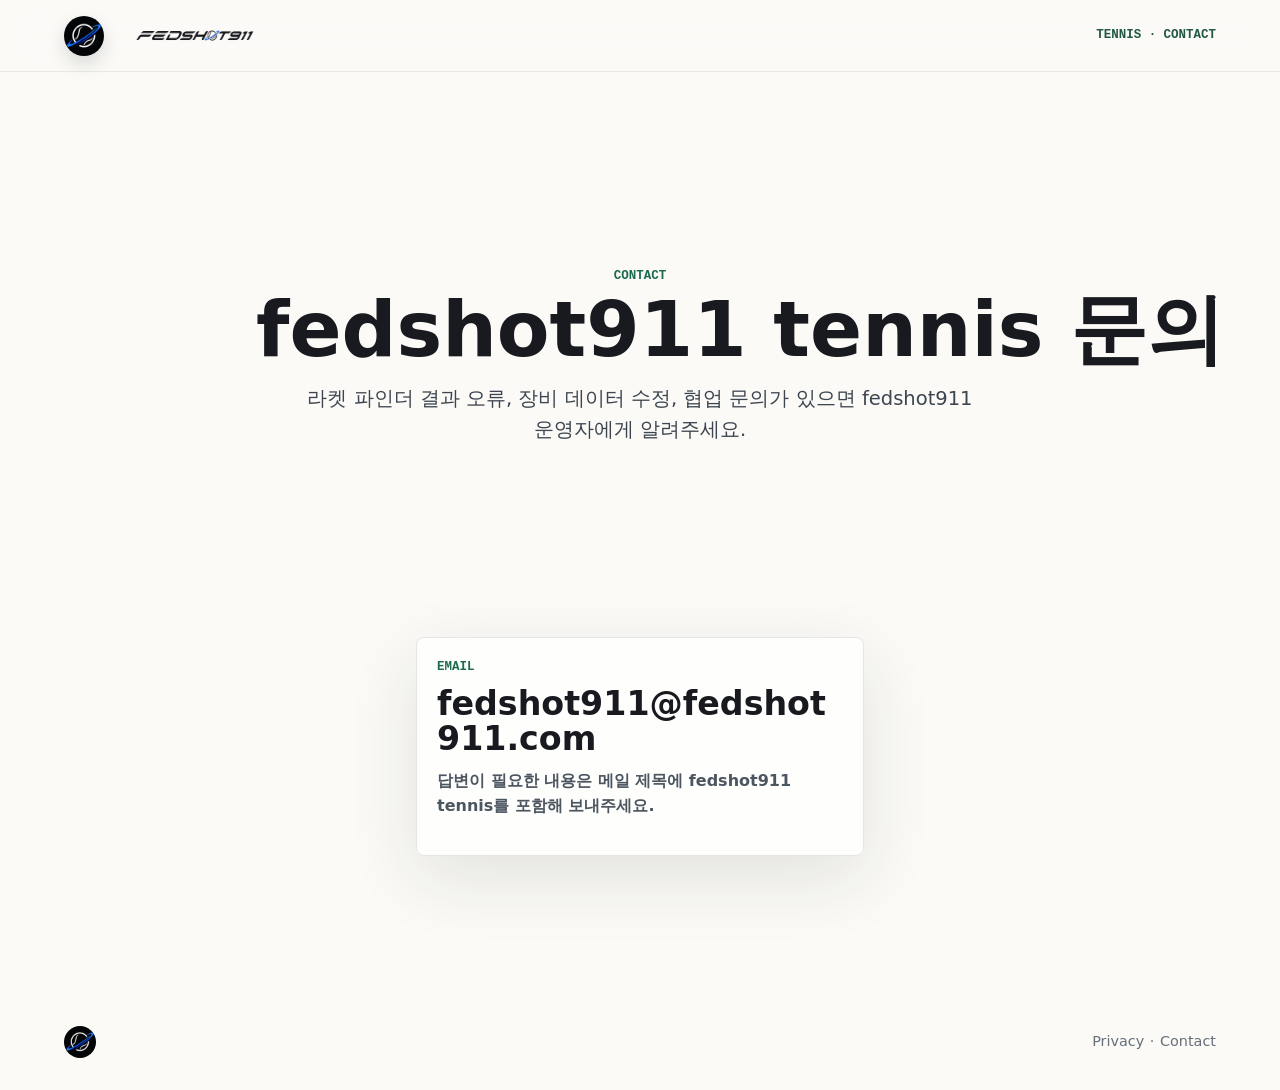
==== commit 2b0227b5: "Round the tennis footer logo" ====
--- a/contact/index.html
+++ b/contact/index.html
@@ -7,7 +7,7 @@
   <meta name="description" content="fedshot911 tennis 문의 안내입니다.">
   <link rel="icon" type="image/png" sizes="32x32" href="/favicon-32.png">
   <link rel="icon" type="image/png" sizes="16x16" href="/favicon-16.png">
-  <link rel="stylesheet" href="/styles.v1.1.1.css?2606220843">
+  <link rel="stylesheet" href="/styles.v1.1.1.css?2606222224">
   <link rel="stylesheet" href="/racket-finder/racket-finder.v1.1.6.css?260618">
 </head>
 <body>
--- a/styles.v1.1.1.css
+++ b/styles.v1.1.1.css
@@ -507,7 +507,8 @@
   display: block;
   width: 2rem;
   height: 2rem;
-  object-fit: contain;
+  border-radius: 50%;
+  object-fit: cover;
 }
 
 .site-footer-links {
--- a/racket-finder/racket-finder.v1.1.6.css
+++ b/racket-finder/racket-finder.v1.1.6.css
@@ -405,40 +405,47 @@
 }
 
 .privacy-shell {
-  width: min(1080px, 92vw);
+  width: min(800px, 90vw);
+  padding-top: clamp(3.5rem, 8vw, 6.5rem);
 }
 
 .privacy-hero {
-  padding: clamp(1.4rem, 4vw, 2.4rem) 0 clamp(1.2rem, 3vw, 2rem);
-  border-bottom: 1px solid rgba(24, 26, 31, 0.12);
+  padding: 0 0 clamp(2.5rem, 6vw, 4rem);
 }
 
 .privacy-hero h1 {
-  max-width: 15ch;
-  margin-bottom: 0.85rem;
-  font-size: clamp(2.35rem, 5.3vw, 4.8rem);
+  max-width: 11ch;
+  margin-bottom: 1rem;
+  font-size: clamp(3rem, 7vw, 5.4rem);
   line-height: 0.98;
 }
 
-.privacy-hero > p {
-  max-width: 54rem;
-  margin-bottom: 1.4rem;
+.privacy-effective-date {
+  margin-bottom: 1.6rem;
+  color: #205843;
+  font-family: ui-monospace, SFMono-Regular, Menlo, Consolas, monospace;
+  font-size: 0.82rem;
+  font-weight: 850;
+}
+
+.privacy-intro {
+  max-width: 44rem;
+  margin-bottom: 0;
   color: #3d4650;
   font-size: clamp(1rem, 1.6vw, 1.18rem);
 }
 
 .privacy-summary {
-  display: grid;
-  grid-template-columns: repeat(3, minmax(0, 1fr));
-  gap: 0.75rem;
-  margin: 0;
+  margin: 2.5rem 0 0;
+  border-top: 1px solid rgba(24, 26, 31, 0.12);
 }
 
 .privacy-summary div {
-  padding: 1rem;
-  border: 1px solid rgba(24, 26, 31, 0.1);
-  border-radius: 8px;
-  background: rgba(255, 255, 255, 0.72);
+  display: grid;
+  grid-template-columns: 9rem minmax(0, 1fr);
+  gap: 1rem;
+  padding: 0.85rem 0;
+  border-bottom: 1px solid rgba(24, 26, 31, 0.1);
 }
 
 .privacy-summary dt,
@@ -448,36 +455,82 @@
 }
 
 .privacy-summary dd {
-  margin: 0.3rem 0 0;
+  margin: 0;
   color: #4c5661;
 }
 
+.privacy-summary a {
+  text-underline-offset: 0.18em;
+}
+
+.privacy-toc {
+  padding: clamp(2.25rem, 5vw, 3.5rem) 0;
+  border-top: 1px solid rgba(24, 26, 31, 0.12);
+  border-bottom: 1px solid rgba(24, 26, 31, 0.12);
+}
+
+.privacy-toc h2 {
+  margin: 0.3rem 0 1.2rem;
+  font-size: clamp(1.4rem, 2.5vw, 1.85rem);
+  line-height: 1.1;
+}
+
+.privacy-toc ol {
+  display: grid;
+  gap: 0.55rem;
+  margin: 0;
+  padding-left: 1.45rem;
+}
+
+.privacy-toc li {
+  padding-left: 0.35rem;
+  color: #4c5661;
+}
+
+.privacy-toc li::marker {
+  color: #205843;
+  font-family: ui-monospace, SFMono-Regular, Menlo, Consolas, monospace;
+  font-size: 0.82rem;
+  font-weight: 850;
+}
+
+.privacy-toc a {
+  color: inherit;
+  text-decoration: none;
+}
+
+.privacy-toc a:hover,
+.privacy-toc a:focus-visible {
+  color: #181a1f;
+  text-decoration: underline;
+  text-decoration-color: #205843;
+  text-underline-offset: 0.2em;
+}
+
 .privacy-section {
-  display: grid;
-  grid-template-columns: minmax(13rem, 0.32fr) minmax(0, 0.68fr);
-  gap: clamp(1rem, 3vw, 2.5rem);
-  padding: clamp(1.4rem, 4vw, 2.4rem) 0;
+  display: block;
+  padding: clamp(2.5rem, 6vw, 4rem) 0;
   border-bottom: 1px solid rgba(24, 26, 31, 0.1);
-}
-
-.privacy-section h2,
-.privacy-grid h2 {
-  margin-bottom: 0.75rem;
-  font-size: clamp(1.55rem, 2.8vw, 2.35rem);
-  line-height: 1.06;
-}
-
-.privacy-section p,
-.privacy-grid p {
+  scroll-margin-top: 96px;
+}
+
+.privacy-section h2 {
+  margin-bottom: 1rem;
+  font-size: clamp(1.8rem, 3.5vw, 2.6rem);
+  line-height: 1.08;
+}
+
+.privacy-section > p:not(.guide-label) {
   margin-bottom: 0;
   color: #4c5661;
 }
 
 .privacy-table-wrap {
+  margin-top: 1.75rem;
   overflow-x: auto;
-  border: 1px solid rgba(24, 26, 31, 0.12);
-  border-radius: 8px;
-  background: rgba(255, 255, 255, 0.72);
+  border-top: 1px solid rgba(24, 26, 31, 0.14);
+  border-bottom: 1px solid rgba(24, 26, 31, 0.14);
+  background: transparent;
 }
 
 .privacy-table {
@@ -489,9 +542,19 @@
 
 .privacy-table th,
 .privacy-table td {
-  padding: 0.9rem 1rem;
+  padding: 0.9rem 0.75rem;
   border-bottom: 1px solid rgba(24, 26, 31, 0.09);
   vertical-align: top;
+}
+
+.privacy-table th:first-child,
+.privacy-table td:first-child {
+  padding-left: 0;
+}
+
+.privacy-table th:last-child,
+.privacy-table td:last-child {
+  padding-right: 0;
 }
 
 .privacy-table tr:last-child th,
@@ -503,48 +566,24 @@
   color: #4c5661;
 }
 
-.privacy-grid {
-  display: grid;
-  grid-template-columns: repeat(2, minmax(0, 1fr));
-  gap: 0.8rem;
-  padding: clamp(1.4rem, 4vw, 2.4rem) 0;
-  border-bottom: 1px solid rgba(24, 26, 31, 0.1);
-}
-
-.privacy-grid article {
-  min-height: 13rem;
-  padding: 1.1rem;
-  border: 1px solid rgba(24, 26, 31, 0.1);
-  border-radius: 8px;
-  background: rgba(255, 255, 255, 0.72);
-}
-
 .privacy-contact {
-  align-items: center;
+  padding-bottom: 0;
+  border-bottom: 0;
 }
 
 .privacy-mail-link {
   display: inline-flex;
-  min-height: 48px;
-  align-items: center;
-  justify-content: center;
-  padding: 0 1rem;
-  border: 1px solid #181a1f;
-  border-radius: 999px;
-  background: #181a1f;
-  color: #fff;
+  margin-top: 1.25rem;
+  color: #205843;
   font-weight: 850;
-  text-decoration: none;
-}
-
-.privacy-updated {
-  padding-top: 1rem;
-  color: #626b76;
-  font-size: 0.92rem;
-}
-
-.privacy-updated p {
-  margin-bottom: 0;
+  text-decoration: underline;
+  text-decoration-thickness: 1px;
+  text-underline-offset: 0.24em;
+}
+
+.privacy-mail-link:hover,
+.privacy-mail-link:focus-visible {
+  color: #181a1f;
 }
 
 .finder-button {
@@ -606,10 +645,7 @@
 @media (max-width: 920px) {
   .finder-hero,
   .result-layout,
-  .finder-guide-grid,
-  .privacy-summary,
-  .privacy-section,
-  .privacy-grid {
+  .finder-guide-grid {
     grid-template-columns: 1fr;
   }
 
@@ -628,6 +664,24 @@
 
   .result-visual img {
     max-height: 620px;
+  }
+
+  .privacy-shell {
+    width: min(800px, 90vw);
+    padding-top: 3rem;
+  }
+
+  .privacy-hero h1 {
+    font-size: clamp(2.65rem, 13vw, 4rem);
+  }
+
+  .privacy-summary div {
+    grid-template-columns: 1fr;
+    gap: 0.25rem;
+  }
+
+  .privacy-section {
+    padding: 2.5rem 0;
   }
 }
 
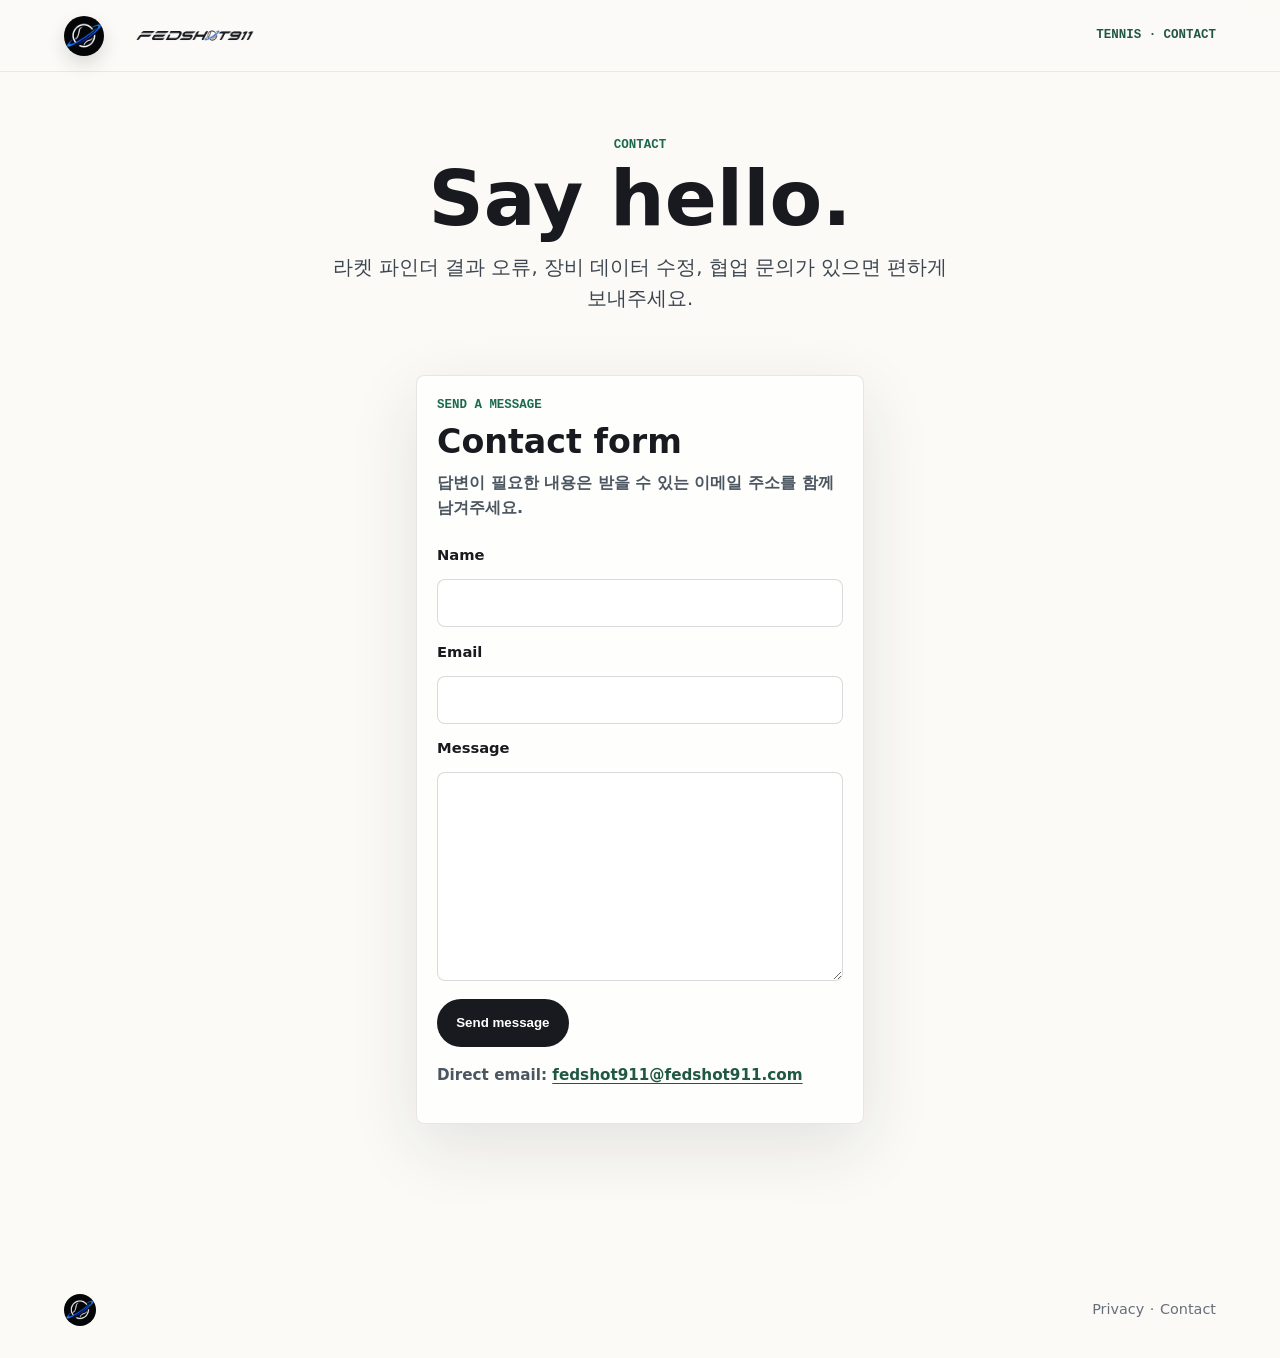
==== commit f712118c: "Add tennis contact form" ====
--- a/contact/index.html
+++ b/contact/index.html
@@ -7,7 +7,7 @@
   <meta name="description" content="fedshot911 tennis 문의 안내입니다.">
   <link rel="icon" type="image/png" sizes="32x32" href="/favicon-32.png">
   <link rel="icon" type="image/png" sizes="16x16" href="/favicon-16.png">
-  <link rel="stylesheet" href="/styles.v1.1.1.css?2606222224">
+  <link rel="stylesheet" href="/styles.v1.1.1.css?2606222305">
   <link rel="stylesheet" href="/racket-finder/racket-finder.v1.1.6.css?260618">
 </head>
 <body>
@@ -22,16 +22,32 @@
     <section class="finder-hero" aria-labelledby="page-title">
       <div class="finder-copy">
         <p class="finder-kicker">Contact</p>
-        <h1 id="page-title">fedshot911 tennis 문의</h1>
+        <h1 id="page-title">Say hello.</h1>
         <p class="finder-lead">
-          라켓 파인더 결과 오류, 장비 데이터 수정, 협업 문의가 있으면 fedshot911 운영자에게 알려주세요.
+          라켓 파인더 결과 오류, 장비 데이터 수정, 협업 문의가 있으면 편하게 보내주세요.
         </p>
       </div>
       <div class="finder-intro-card">
-        <p class="intro-label">Email</p>
-        <h2>fedshot911@fedshot911.com</h2>
+        <p class="intro-label">Send a message</p>
+        <h2>Contact form</h2>
         <p>
-          답변이 필요한 내용은 메일 제목에 fedshot911 tennis를 포함해 보내주세요.
+          답변이 필요한 내용은 받을 수 있는 이메일 주소를 함께 남겨주세요.
+        </p>
+        <form class="contact-form" action="mailto:fedshot911@fedshot911.com" method="post" enctype="text/plain">
+          <label for="contact-name">Name</label>
+          <input id="contact-name" name="Name" type="text" autocomplete="name" required>
+
+          <label for="contact-email">Email</label>
+          <input id="contact-email" name="Email" type="email" autocomplete="email" required>
+
+          <label for="contact-message">Message</label>
+          <textarea id="contact-message" name="Message" rows="7" required></textarea>
+
+          <button class="button primary contact-submit" type="submit">Send message</button>
+        </form>
+        <p class="contact-direct">
+          Direct email:
+          <a class="contact-email-link" href="mailto:fedshot911@fedshot911.com">fedshot911@fedshot911.com</a>
         </p>
       </div>
     </section>
--- a/styles.v1.1.1.css
+++ b/styles.v1.1.1.css
@@ -450,6 +450,65 @@
   padding-left: 1.2rem;
 }
 
+.contact-form {
+  display: grid;
+  gap: 0.78rem;
+  margin-top: 1.4rem;
+}
+
+.contact-form label {
+  color: var(--ink);
+  font-size: 0.92rem;
+  font-weight: 800;
+}
+
+.contact-form input,
+.contact-form textarea {
+  width: 100%;
+  border: 1px solid rgba(24, 26, 31, 0.16);
+  border-radius: 8px;
+  background: rgba(255, 255, 255, 0.76);
+  color: var(--ink);
+  font: inherit;
+  outline: none;
+}
+
+.contact-form input {
+  min-height: 48px;
+  padding: 0 1rem;
+}
+
+.contact-form textarea {
+  min-height: 10rem;
+  padding: 0.85rem 1rem;
+  resize: vertical;
+}
+
+.contact-form input:focus,
+.contact-form textarea:focus {
+  border-color: var(--green);
+  box-shadow: 0 0 0 4px rgba(32, 88, 67, 0.12);
+}
+
+.contact-submit {
+  width: fit-content;
+  margin-top: 0.35rem;
+  border: 0;
+  cursor: pointer;
+}
+
+.contact-direct {
+  margin-top: 1rem;
+  font-size: 0.95rem;
+}
+
+.contact-email-link {
+  color: var(--green);
+  font-weight: 850;
+  text-decoration-thickness: 0.08em;
+  text-underline-offset: 0.18em;
+}
+
 .about-section {
   display: grid;
   grid-template-columns: minmax(0, 1fr) minmax(18rem, 28rem);
@@ -615,6 +674,10 @@
 
   .entry {
     grid-template-columns: 1fr;
+  }
+
+  .contact-submit {
+    width: 100%;
   }
 }
 
